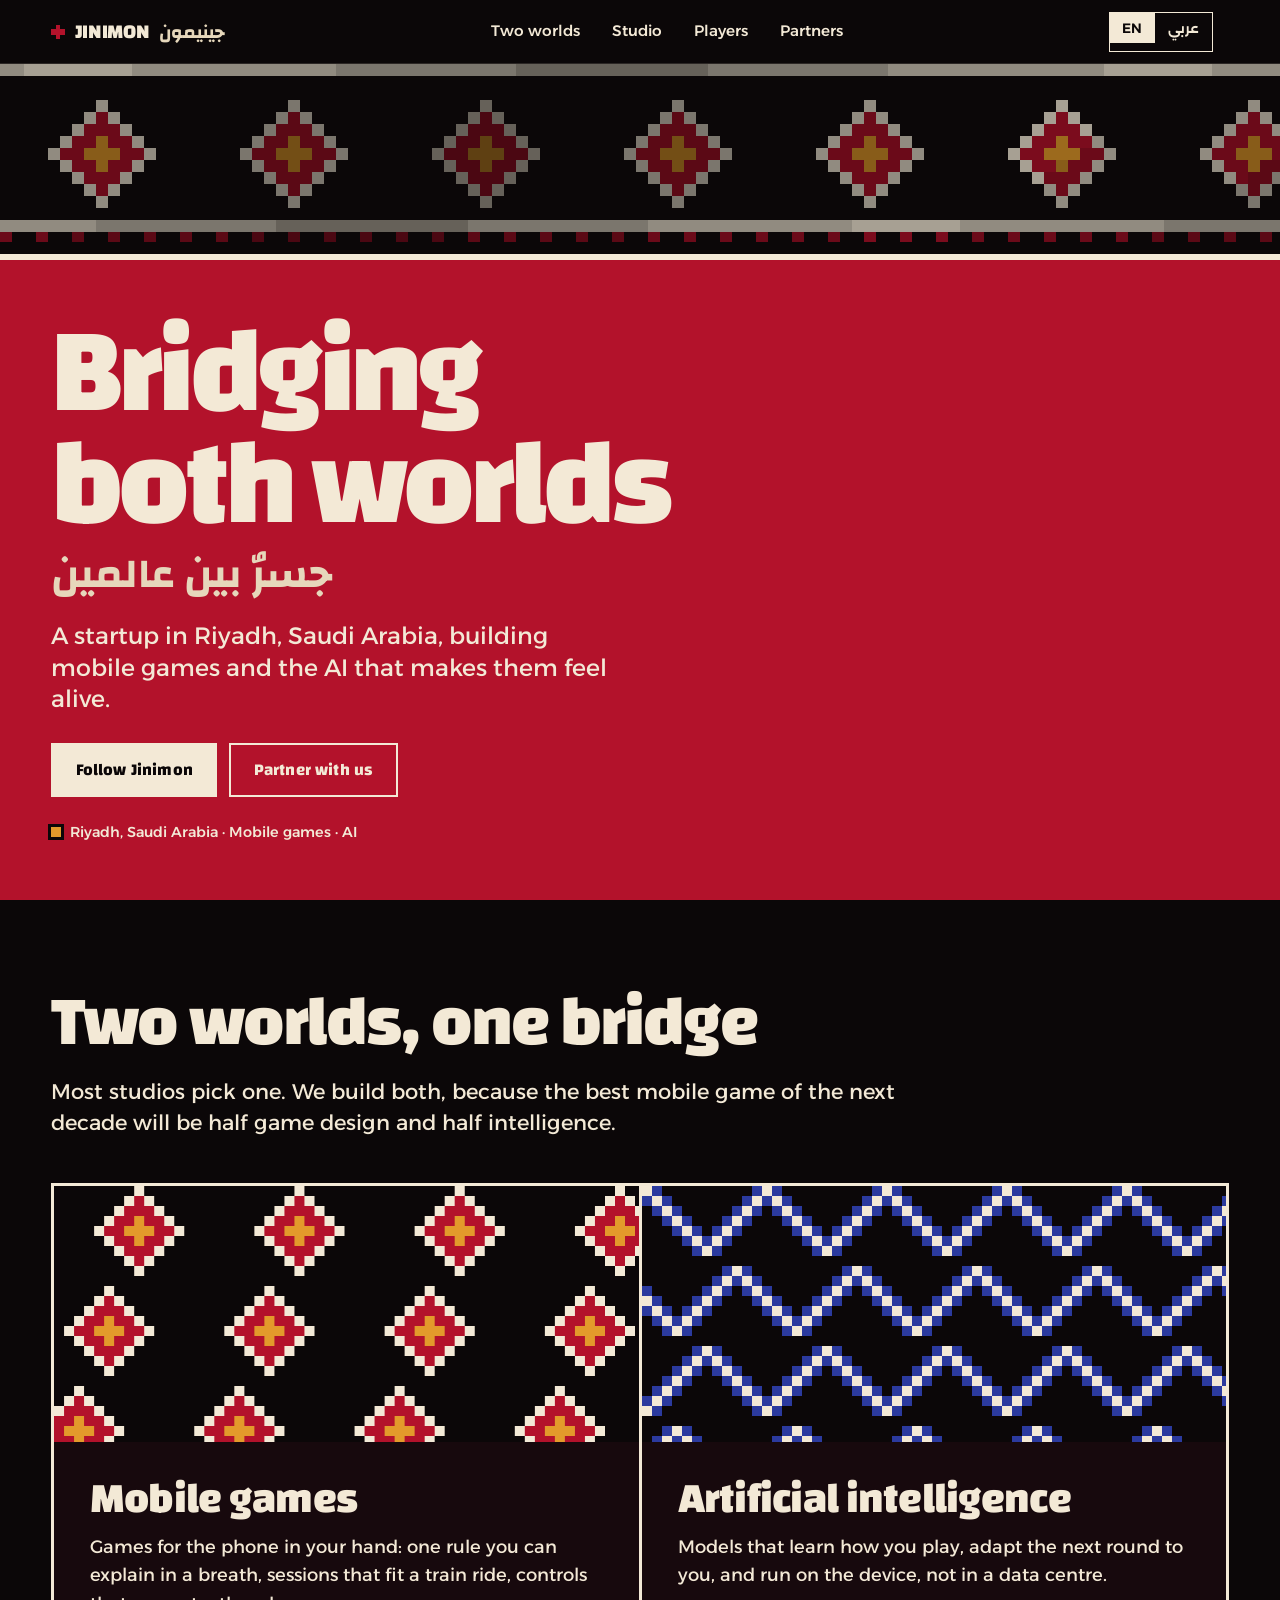
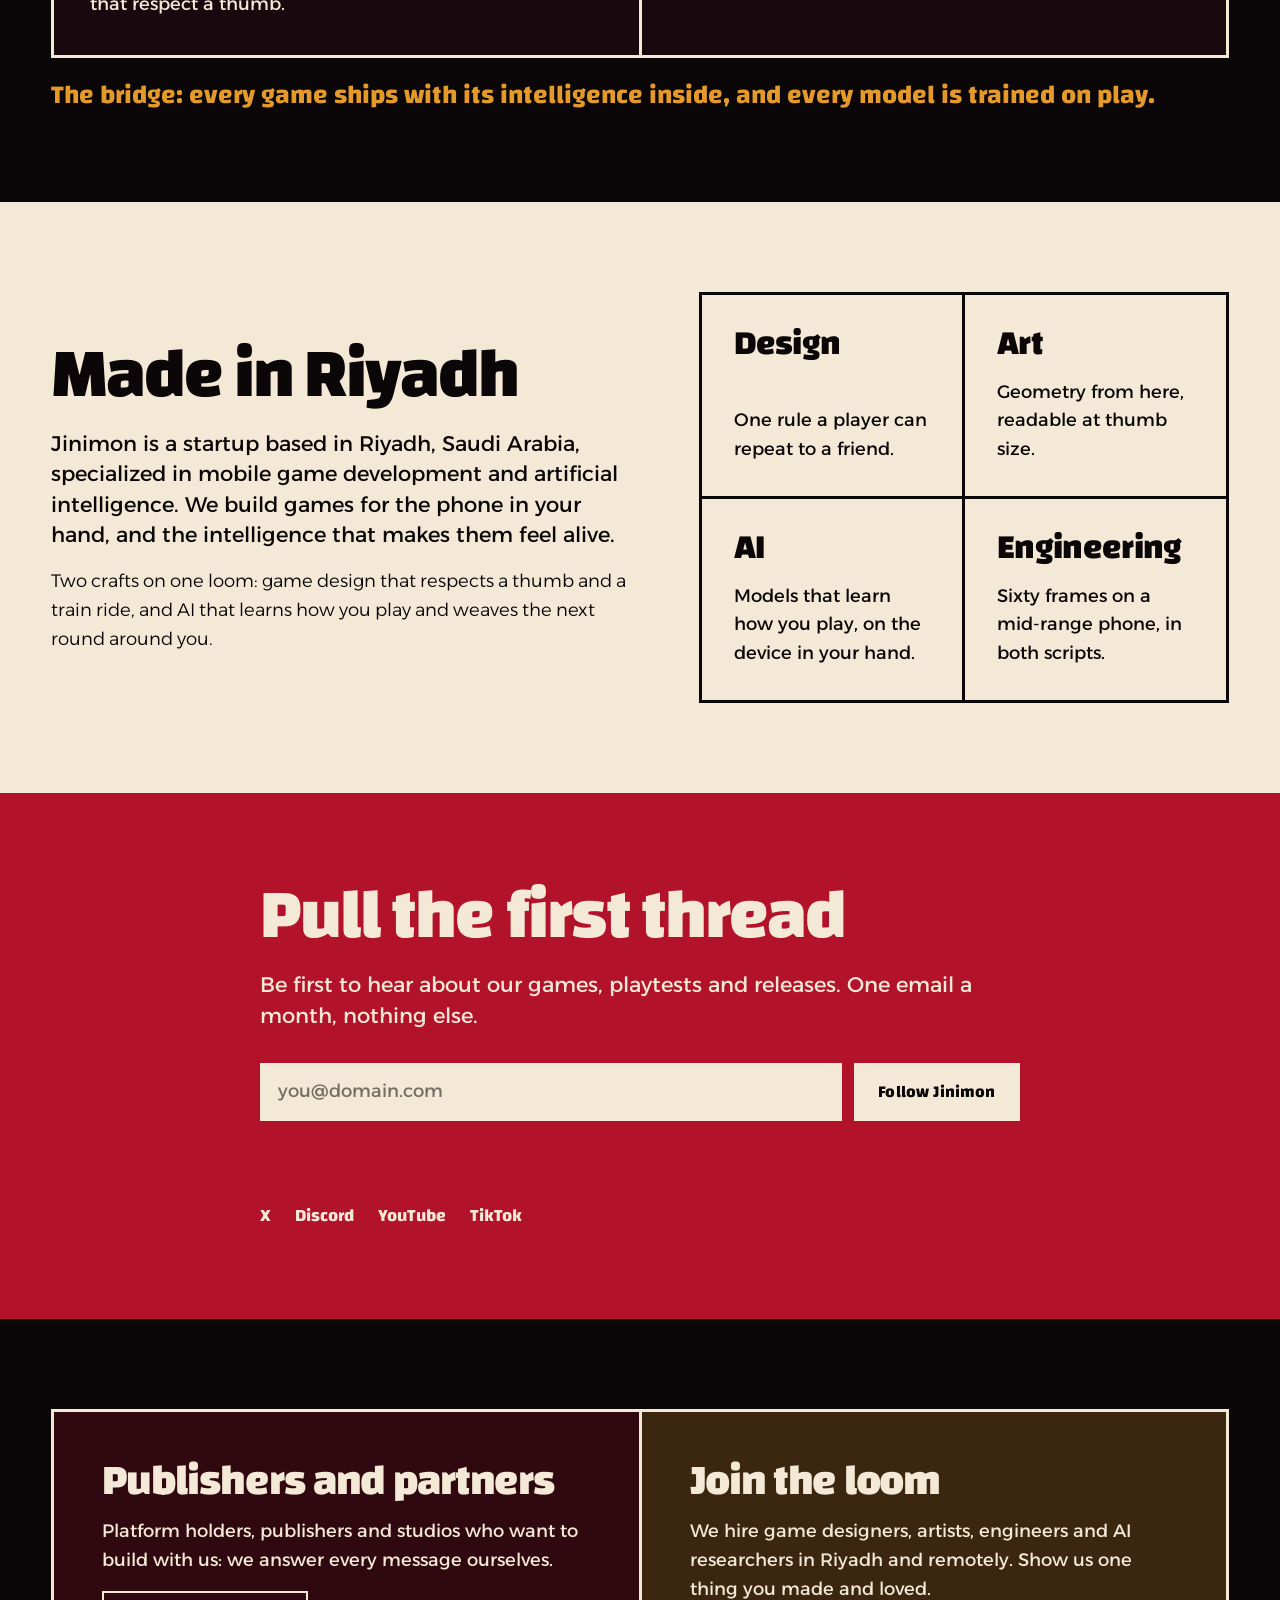
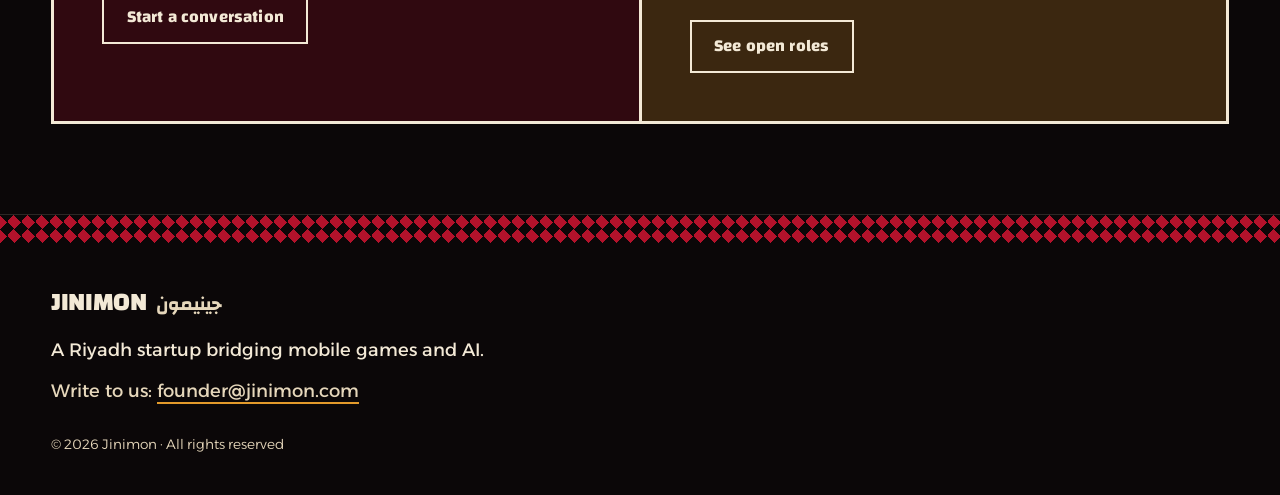
==== index.html @ c905afee "Jinimon landing page: bridging mobile games and AI Co-Authored-By: Claude Fable 5.1 <noreply@anthrop" ====
<!DOCTYPE html>
<html lang="en" dir="ltr">
<head>
  <meta charset="utf-8">
  <meta name="viewport" content="width=device-width, initial-scale=1, viewport-fit=cover">
  <title>Jinimon — Mobile games and AI, from Riyadh</title>
  <meta name="description" content="Jinimon is a Riyadh startup specialized in mobile game development and AI. Bridging both worlds.">
  <meta name="theme-color" content="#0B0708">
  <link rel="canonical" href="https://jinimon.com/">
  <meta property="og:type" content="website">
  <meta property="og:url" content="https://jinimon.com/">
  <meta property="og:title" content="Jinimon — Bridging both worlds">
  <meta property="og:description" content="A Riyadh startup specialized in mobile game development and AI.">
  <meta property="og:locale" content="en_US">
  <meta property="og:locale:alternate" content="ar_SA">
  <link rel="icon" href="assets/favicon.svg" type="image/svg+xml">
  <link rel="preconnect" href="https://fonts.googleapis.com">
  <link rel="preconnect" href="https://fonts.gstatic.com" crossorigin>
  <link href="https://fonts.googleapis.com/css2?family=Changa:wght@500;700;800&family=Alexandria:wght@300;400;500;600&display=swap" rel="stylesheet">
  <link rel="stylesheet" href="styles.css">
</head>
<body>
<!--
THESIS: Jinimon bridges two worlds, mobile games and AI, and the page is the bridge:
a Sadu loom whose bands are the Kingdom's own pixel geometry, lit like an LED
matrix. It refuses the category default (near-black ground, one neon accent,
glowing edges, floating phone mockups) and the startup default (gradient hero,
three feature cards, logo wall).
OWN-WORLD: committed Sadu crimson fields on a goat-hair black ground, ivory thread,
ochre as the single hot accent, indigo as the one cool thread. Changa display in
both scripts, Alexandria text. Hard pixel steps, zero rounded corners, 1px ivory
rules, cells backlit by their own thread colour. Fully bilingual, full RTL mirror.
STORY: a visitor lands on the tagline, understands in one line that a Riyadh
startup builds mobile games and the AI inside them, then follows the studio or
starts a partnership.
FIRST VIEWPORT: full-bleed generative loom weaving in from the inline-end edge; the
tagline at display scale in the current script with its echo in the other; one-line
positioning; primary FOLLOW action and a secondary PARTNER link under it; thin nav
band with wordmark and the EN/AR switch. Pointer pulls a thread: nearby cells
brighten.
FORM: Sadu band-weaving as luminous pixel matrix, candidate 3 of 7, seed 93679067.
FINISH: unreviewed and undocumented is unfinished; this build ends with the finish
review, the verdict, DESIGN.md, and every shipping raster carrying its provenance.
-->
<a class="skip" href="#worlds" data-i18n="skip">Skip to content</a>

<header class="band band--nav" id="top">
  <a class="wordmark" href="#top" aria-label="Jinimon">
    <span class="wordmark__pixel" aria-hidden="true"></span>
    <span class="wordmark__latin">JINIMON</span>
    <span class="wordmark__arabic" lang="ar" dir="rtl">جينيمون</span>
  </a>
  <nav class="nav" aria-label="Primary">
    <a href="#worlds" data-i18n="nav.worlds">Two worlds</a>
    <a href="#studio" data-i18n="nav.studio">Studio</a>
    <a href="#players" data-i18n="nav.players">Players</a>
    <a href="#partners" data-i18n="nav.partners">Partners</a>
  </nav>
  <button class="lang" id="langToggle" type="button">
    <span class="lang__opt" data-lang="en">EN</span>
    <span class="lang__opt" data-lang="ar" lang="ar">عربي</span>
  </button>
  <button class="menu" id="menuToggle" type="button" aria-expanded="false" aria-controls="mobileNav" aria-label="Open menu">
    <span></span><span></span><span></span>
  </button>
</header>
<nav class="mobile-nav" id="mobileNav" aria-label="Primary mobile" hidden>
  <a href="#worlds" data-i18n="nav.worlds">Two worlds</a>
  <a href="#studio" data-i18n="nav.studio">Studio</a>
  <a href="#players" data-i18n="nav.players">Players</a>
  <a href="#partners" data-i18n="nav.partners">Partners</a>
</nav>

<main>
  <!-- HERO — the tagline leads -->
  <section class="hero" aria-labelledby="heroTitle">
    <canvas class="loom" id="loom" aria-hidden="true"></canvas>
    <div class="hero__inner">
      <h1 class="hero__title" id="heroTitle" data-i18n="hero.title">Bridging both worlds</h1>
      <p class="hero__echo" data-i18n-other="hero.title" lang="ar" dir="rtl">جسرٌ بين عالمين</p>
      <p class="hero__hook" data-i18n="hero.hook">A startup in Riyadh, Saudi Arabia, building mobile games and the AI that makes them feel alive.</p>
      <div class="hero__actions">
        <a class="btn btn--primary" href="#players" data-i18n="hero.cta">Follow Jinimon</a>
        <a class="btn btn--ghost" href="#partners" data-i18n="hero.secondary">Partner with us</a>
      </div>
      <p class="hero__status"><span class="dot" aria-hidden="true"></span><span data-i18n="hero.status">Riyadh, Saudi Arabia · Mobile games · AI</span></p>
    </div>
    <div class="hero__shuttle" aria-hidden="true"></div>
  </section>

  <!-- TWO WORLDS -->
  <section class="section section--worlds" id="worlds" aria-labelledby="worldsTitle">
    <div class="section__head">
      <h2 class="h2" id="worldsTitle" data-i18n="worlds.title">Two worlds, one bridge</h2>
      <p class="lede" data-i18n="worlds.lede">Most studios pick one. We build both, because the best mobile game of the next decade will be half game design and half intelligence.</p>
    </div>
    <div class="worlds">
      <article class="world" data-thread="crimson">
        <div class="world__art" data-pattern="diamond" aria-hidden="true"></div>
        <div class="world__body">
          <h3 class="world__title" data-i18n="worlds.games.t">Mobile games</h3>
          <p data-i18n="worlds.games.p">Games for the phone in your hand: one rule you can explain in a breath, sessions that fit a train ride, controls that respect a thumb.</p>
        </div>
      </article>
      <div class="bridge" aria-hidden="true"><span></span></div>
      <article class="world" data-thread="indigo">
        <div class="world__art" data-pattern="wave" aria-hidden="true"></div>
        <div class="world__body">
          <h3 class="world__title" data-i18n="worlds.ai.t">Artificial intelligence</h3>
          <p data-i18n="worlds.ai.p">Models that learn how you play, adapt the next round to you, and run on the device, not in a data centre.</p>
        </div>
      </article>
    </div>
    <p class="worlds__bridge-line" data-i18n="worlds.bridge">The bridge: every game ships with its intelligence inside, and every model is trained on play.</p>
  </section>

  <!-- STUDIO — the ivory wool band -->
  <section class="section section--studio" id="studio" aria-labelledby="studioTitle">
    <div class="studio__grid">
      <div class="studio__text">
        <h2 class="h2" id="studioTitle" data-i18n="studio.title">Made in Riyadh</h2>
        <p class="lede" data-i18n="studio.p1">Jinimon is a startup based in Riyadh, Saudi Arabia, specialized in mobile game development and artificial intelligence. We build games for the phone in your hand, and the intelligence that makes them feel alive.</p>
        <p data-i18n="studio.p2">Two crafts on one loom: game design that respects a thumb and a train ride, and AI that learns how you play and weaves the next round around you.</p>
      </div>
      <ul class="panes" aria-label="Craft">
        <li class="pane" data-thread="crimson"><h3 data-i18n="studio.design.t">Design</h3><p data-i18n="studio.design.p">One rule a player can repeat to a friend.</p></li>
        <li class="pane" data-thread="ochre"><h3 data-i18n="studio.art.t">Art</h3><p data-i18n="studio.art.p">Geometry from here, readable at thumb size.</p></li>
        <li class="pane" data-thread="indigo"><h3 data-i18n="studio.ai.t">AI</h3><p data-i18n="studio.ai.p">Models that learn how you play, on the device in your hand.</p></li>
        <li class="pane" data-thread="black"><h3 data-i18n="studio.eng.t">Engineering</h3><p data-i18n="studio.eng.p">Sixty frames on a mid-range phone, in both scripts.</p></li>
      </ul>
    </div>
  </section>

  <!-- PLAYERS — follow -->
  <section class="section section--players" id="players" aria-labelledby="playersTitle">
    <div class="players__inner">
      <h2 class="h2" id="playersTitle" data-i18n="players.title">Pull the first thread</h2>
      <p class="lede" data-i18n="players.lede">Be first to hear about our games, playtests and releases. One email a month, nothing else.</p>
      <!-- No backend yet: the form is intercepted in script.js. Wire action="" to your list provider. -->
      <form class="follow" id="followForm" novalidate>
        <label class="sr-only" for="email" data-i18n="players.label">Email address</label>
        <input class="follow__input" id="email" name="email" type="email" inputmode="email" autocomplete="email" required placeholder="you@domain.com">
        <button class="btn btn--primary" type="submit" data-i18n="players.cta">Follow Jinimon</button>
      </form>
      <p class="follow__note" id="followNote" role="status" aria-live="polite"></p>
      <ul class="social" aria-label="Social">
        <li><a data-i18n="social.x" data-replace="social url">X</a></li>
        <li><a data-i18n="social.discord" data-replace="social url">Discord</a></li>
        <li><a data-i18n="social.youtube" data-replace="social url">YouTube</a></li>
        <li><a data-i18n="social.tiktok" data-replace="social url">TikTok</a></li>
      </ul>
    </div>
  </section>

  <!-- PARTNERS & CAREERS -->
  <section class="section section--partners" id="partners" aria-labelledby="partnersTitle">
    <div class="duo">
      <article class="duo__pane" data-thread="crimson">
        <h2 class="h2 h2--small" id="partnersTitle" data-i18n="partners.title">Publishers and partners</h2>
        <p data-i18n="partners.p">Platform holders, publishers and studios who want to build with us: we answer every message ourselves.</p>
        <a class="btn btn--ghost" href="mailto:founder@jinimon.com" data-i18n="partners.cta">Start a conversation</a>
      </article>
      <article class="duo__pane" data-thread="ochre">
        <h2 class="h2 h2--small" data-i18n="careers.title">Join the loom</h2>
        <p data-i18n="careers.p">We hire game designers, artists, engineers and AI researchers in Riyadh and remotely. Show us one thing you made and loved.</p>
        <a class="btn btn--ghost" href="mailto:founder@jinimon.com" data-i18n="careers.cta">See open roles</a>
      </article>
    </div>
  </section>
</main>

<footer class="footer" id="contact">
  <div class="footer__weave" aria-hidden="true"></div>
  <div class="footer__inner">
    <a class="wordmark wordmark--footer" href="#top" aria-label="Jinimon">
      <span class="wordmark__latin">JINIMON</span>
      <span class="wordmark__arabic" lang="ar" dir="rtl">جينيمون</span>
    </a>
    <p class="footer__line" data-i18n="footer.line">A Riyadh startup bridging mobile games and AI.</p>
    <p class="footer__contact"><span data-i18n="footer.contact">Write to us:</span> <a href="mailto:founder@jinimon.com" class="footer__mail">founder@jinimon.com</a></p>
    <p class="footer__legal">© 2026 Jinimon · <span data-i18n="footer.rights">All rights reserved</span></p>
  </div>
</footer>

<script src="script.js"></script>
</body>
</html>
---- styles.css ----
/* Jinimon — Sadu loom world. Tokens first, then surfaces, then components.
   Hard pixel steps everywhere: no border-radius, no blur, no soft shadows. */

:root {
  --black: #0B0708;        /* goat-hair ground */
  --black-2: #17090D;      /* warp shadow */
  --crimson: #B3122B;      /* Sadu red, the committed field */
  --ivory: #F3E9D6;        /* undyed wool */
  --ivory-2: #E6D7BB;
  --ochre: #E39A2B;        /* the single hot accent */
  --indigo: #2B3A9E;       /* one cool thread */
  --thread: var(--crimson);

  --font-display: "Changa", "Alexandria", system-ui, sans-serif;
  --font-text: "Alexandria", "Changa", system-ui, sans-serif;

  --cell: 12px;            /* loom cell at desktop; the canvas derives its own */
  --gutter: clamp(1rem, 4vw, 3.5rem);
  --max: 1360px;

  --ease-out: cubic-bezier(0.16, 1, 0.3, 1);
  --t-fast: 160ms;
  --t-slow: 700ms;
}

/* ---------- base ---------- */
*, *::before, *::after { box-sizing: border-box; }
html { -webkit-text-size-adjust: 100%; scroll-behavior: smooth; scroll-padding-top: calc(64px + env(safe-area-inset-top)); }
body {
  margin: 0;
  background: var(--black);
  color: var(--ivory);
  font-family: var(--font-text);
  font-weight: 300;
  font-size: clamp(1rem, 0.95rem + 0.25vw, 1.125rem);
  line-height: 1.6;
  overflow-x: hidden;
  -webkit-font-smoothing: antialiased;
}
[lang="ar"], [dir="rtl"] body { font-weight: 300; }
[dir="rtl"] body { line-height: 1.85; }
img, canvas { display: block; max-width: 100%; }
a { color: inherit; text-decoration: none; }
p { margin: 0; }
ul { list-style: none; margin: 0; padding: 0; }
h1, h2, h3 { margin: 0; font-family: var(--font-display); line-height: 1; }

[dir="rtl"] :is(.btn, .pane h3, .world__title, .h2, .hero__title), .wordmark__arabic { letter-spacing: 0; }

/* browser surfaces belong to the world */
::selection { background: var(--ochre); color: var(--black); }
::-moz-selection { background: var(--ochre); color: var(--black); }
:root { caret-color: var(--ochre); accent-color: var(--crimson); scrollbar-color: var(--crimson) var(--black); }
::-webkit-scrollbar { width: 10px; height: 10px; }
::-webkit-scrollbar-track { background: var(--black); }
::-webkit-scrollbar-thumb { background: var(--crimson); border: 2px solid var(--black); }
:focus-visible { outline: 3px solid var(--ochre); outline-offset: 3px; }
.sr-only { position: absolute; width: 1px; height: 1px; overflow: hidden; clip: rect(0 0 0 0); white-space: nowrap; }
.skip { position: absolute; inset-inline-start: 1rem; top: -4rem; z-index: 100; background: var(--ochre); color: var(--black); padding: .6rem 1rem; font-weight: 600; }
.skip:focus { top: 1rem; }

/* ---------- nav band ---------- */
.band--nav {
  position: sticky; top: 0; z-index: 50;
  display: grid; grid-template-columns: auto 1fr auto auto; align-items: center; gap: 1rem;
  min-height: 64px; padding: 0 var(--gutter);
  background: var(--black);
  border-bottom: 1px solid color-mix(in srgb, var(--ivory) 14%, transparent);
  padding-top: env(safe-area-inset-top);
}
.wordmark { display: inline-flex; align-items: baseline; gap: .6rem; font-family: var(--font-display); font-weight: 800; letter-spacing: -0.02em; }
.wordmark__pixel { width: 14px; height: 14px; align-self: center; background:
  linear-gradient(var(--crimson), var(--crimson)) 50% 0/ 4px 4px no-repeat,
  linear-gradient(var(--crimson), var(--crimson)) 50% 50%/ 14px 6px no-repeat,
  linear-gradient(var(--crimson), var(--crimson)) 50% 100%/ 4px 4px no-repeat,
  linear-gradient(var(--ochre), var(--ochre)) 50% 50%/ 4px 4px no-repeat; }
.wordmark__latin { font-size: 1.25rem; }
.wordmark__arabic { font-size: 1.15rem; font-weight: 700; color: var(--ivory-2); }
.nav { display: flex; gap: clamp(1rem, 2.5vw, 2.25rem); justify-content: center; font-weight: 500; font-size: .95rem; }
.nav a { position: relative; padding: .5rem 0; }
.nav a::after { content: ""; position: absolute; inset-inline: 0; bottom: 0; height: 3px; background: var(--ochre); transform: scaleX(0); transform-origin: var(--origin, left); transition: transform var(--t-fast) var(--ease-out); }
[dir="rtl"] .nav a::after { --origin: right; }
.nav a:hover::after, .nav a:focus-visible::after { transform: scaleX(1); }

.lang { display: inline-flex; border: 1px solid var(--ivory); background: transparent; padding: 0; cursor: pointer; font: inherit; color: var(--ivory); min-height: 40px; }
.lang__opt { padding: .45rem .8rem; font-weight: 600; font-size: .85rem; line-height: 1.2; }
.lang__opt.is-active { background: var(--ivory); color: var(--black); }

.menu { display: none; width: 44px; height: 44px; background: transparent; border: 1px solid var(--ivory); cursor: pointer; padding: 10px; flex-direction: column; justify-content: space-between; }
.menu span { display: block; height: 3px; background: var(--ivory); }
.mobile-nav { position: sticky; top: calc(64px + env(safe-area-inset-top)); z-index: 49; display: grid; background: var(--crimson); border-bottom: 1px solid var(--black); }
.mobile-nav[hidden] { display: none; }
.mobile-nav a { padding: 1rem var(--gutter); font-family: var(--font-display); font-weight: 700; font-size: 1.35rem; border-top: 1px solid color-mix(in srgb, var(--black) 35%, transparent); }

/* ---------- hero ---------- */
.hero { position: relative; min-height: calc(100dvh - 64px); display: grid; align-items: end; overflow: hidden; background: var(--black); isolation: isolate; }
.loom { position: absolute; inset: 0; width: 100%; height: 100%; z-index: 0; }
.hero__inner { position: relative; z-index: 2; width: 100%; max-width: var(--max); margin-inline: auto; padding: clamp(6rem, 18vh, 10rem) var(--gutter) clamp(2rem, 6vh, 4rem); }
.hero__inner::before {
  /* the band the type sits on: a full-bleed crimson field with a hard ivory
     selvedge, the committed colour. No fade: thread edges are steps. */
  content: ""; position: absolute; inset-inline: calc(50% - 50vw); bottom: 0; height: calc(100% - 4.5rem); z-index: -1;
  background: var(--crimson);
  border-top: 6px solid var(--ivory);
  box-shadow: 0 -12px 0 0 var(--black);
}
.hero__title { max-width: 12ch; font-size: clamp(3.2rem, 9.5vw, 8.5rem); font-weight: 800; letter-spacing: -0.04em; line-height: .92; color: var(--ivory); text-wrap: balance; }
[dir="rtl"] .hero__title { letter-spacing: 0; line-height: 1.15; max-width: 14ch; }
.hero__echo { margin-top: .5rem; font-family: var(--font-display); font-weight: 700; font-size: clamp(1.4rem, 1rem + 2vw, 2.6rem); line-height: 1.2; color: var(--ivory-2); }
/* The echo carries the other script's direction, so align it to the page's
   edge explicitly: start/end would follow the echo's own dir and drift. */
[dir="ltr"] .hero__echo { text-align: left; }
[dir="rtl"] .hero__echo { text-align: right; letter-spacing: -0.02em; }
.hero__hook { max-width: 34ch; margin-top: 1.25rem; font-size: clamp(1.1rem, 1rem + .6vw, 1.5rem); font-weight: 400; line-height: 1.35; color: var(--ivory); }
.hero__actions { display: flex; flex-wrap: wrap; gap: .75rem; margin-top: 1.75rem; }
.hero__status { display: inline-flex; align-items: center; gap: .55rem; margin-top: 1.5rem; font-size: .9rem; font-weight: 500; }
.dot { width: 10px; height: 10px; background: var(--ochre); box-shadow: 0 0 0 3px var(--black); animation: pulse 2.4s var(--ease-out) infinite; }
@keyframes pulse { 0%, 100% { opacity: 1; } 50% { opacity: .35; } }
.hero__shuttle { position: absolute; z-index: 3; top: 0; bottom: 0; width: 6px; background: var(--ivory); inset-inline-end: 0; opacity: 0; animation: shuttle 1.9s var(--ease-out) .1s both; }
@keyframes shuttle { 0% { transform: translateX(0); opacity: 1; } 95% { opacity: 1; } 100% { transform: translateX(calc(-100vw * var(--dirx, 1))); opacity: 0; } }
[dir="rtl"] .hero__shuttle { --dirx: -1; inset-inline-end: 0; }

/* ---------- buttons ---------- */
.btn { display: inline-flex; align-items: center; justify-content: center; min-height: 48px; padding: .7rem 1.4rem; font-family: var(--font-display); font-weight: 700; font-size: 1.05rem; letter-spacing: .01em; border: 2px solid currentColor; transition: background var(--t-fast), color var(--t-fast), transform var(--t-fast) var(--ease-out); }
.btn:active { transform: translateY(2px); }
.btn--primary { background: var(--ivory); color: var(--black); border-color: var(--ivory); }
.btn--primary:hover, .btn--primary:focus-visible { background: var(--ochre); border-color: var(--ochre); }
.btn--ghost { color: var(--ivory); background: transparent; }
.btn--ghost:hover, .btn--ghost:focus-visible { background: var(--ivory); color: var(--black); }

/* ---------- sections ---------- */
.section { padding: clamp(4rem, 10vh, 8rem) var(--gutter); }
.section__head, .players__inner, .duo, .studio__grid { max-width: var(--max); margin-inline: auto; }
.h2 { font-size: clamp(2.4rem, 2rem + 3vw, 5rem); font-weight: 800; letter-spacing: -0.03em; line-height: .95; text-wrap: balance; }
[dir="rtl"] .h2 { letter-spacing: 0; line-height: 1.15; }
.h2--small { font-size: clamp(1.8rem, 1.5rem + 1.5vw, 2.8rem); }
.lede { margin-top: 1.25rem; max-width: 60ch; font-size: clamp(1.05rem, 1rem + .4vw, 1.35rem); font-weight: 400; line-height: 1.45; }

/* two worlds */
.worlds { display: grid; grid-template-columns: 1fr; gap: 0; margin-top: clamp(2rem, 5vh, 3.5rem); max-width: var(--max); margin-inline: auto; border: 3px solid var(--ivory); background: var(--ivory); }
.world { --thread: var(--crimson); display: grid; grid-template-rows: auto 1fr; background: var(--black-2); transition: background var(--t-slow) var(--ease-out); }
.world[data-thread="indigo"] { --thread: var(--indigo); }
.world:hover { background: color-mix(in srgb, var(--thread) 22%, var(--black)); }
.world__art { aspect-ratio: 16 / 7; background: var(--black); overflow: hidden; }
.world__art canvas { width: 100%; height: 100%; }
.world__body { padding: clamp(1.25rem, 3vw, 2.25rem); display: grid; gap: .75rem; align-content: start; }
.world__title { font-size: clamp(1.8rem, 1.4rem + 1.6vw, 3rem); font-weight: 800; letter-spacing: -0.02em; }
.world__body p { font-weight: 400; max-width: 46ch; }
.bridge { display: grid; place-items: center; background: var(--ivory); min-height: 3px; }
.bridge span { display: block; width: 100%; height: 3px; background: var(--ivory); }
.worlds__bridge-line { max-width: var(--max); margin: 1.25rem auto 0; font-family: var(--font-display); font-weight: 700; font-size: clamp(1.15rem, 1rem + .8vw, 1.7rem); line-height: 1.3; color: var(--ochre); text-wrap: balance; }

/* studio: the ivory wool band */
.section--studio { background: var(--ivory); color: var(--black); }
.studio__grid { display: grid; gap: clamp(2rem, 5vw, 4rem); grid-template-columns: 1fr; }
.studio__text p + p { margin-top: 1rem; max-width: 60ch; }
.panes { display: grid; grid-template-columns: repeat(2, 1fr); gap: 3px; background: var(--black); border: 3px solid var(--black); }
.pane { --thread: var(--crimson); background: var(--ivory); padding: clamp(1.25rem, 3vw, 2rem); min-height: 160px; display: grid; align-content: space-between; gap: 1rem; transition: background var(--t-slow) var(--ease-out), color var(--t-slow); }
.pane[data-thread="ochre"] { --thread: var(--ochre); }
.pane[data-thread="indigo"] { --thread: var(--indigo); }
.pane[data-thread="black"] { --thread: var(--black); }
.pane h3 { font-size: clamp(1.5rem, 1.2rem + 1.2vw, 2.2rem); font-weight: 800; letter-spacing: -0.02em; }
.pane p { font-weight: 400; }
.pane:hover { background: var(--thread); color: var(--ivory); }
.pane[data-thread="black"]:hover { color: var(--ivory); }

/* players: the crimson field */
.section--players { background: var(--crimson); color: var(--ivory); }
.players__inner { max-width: 760px; }
.follow { display: grid; grid-template-columns: 1fr; gap: .75rem; margin-top: 2rem; }
.follow__input { min-height: 48px; padding: .7rem 1rem; font: inherit; font-weight: 400; color: var(--black); background: var(--ivory); border: 2px solid var(--ivory); min-width: 0; }
.follow__input::placeholder { color: color-mix(in srgb, var(--black) 55%, transparent); }
.follow__input:focus-visible { outline-color: var(--black); }
.follow__note { min-height: 1.6em; margin-top: .75rem; font-weight: 500; }
.social { display: flex; flex-wrap: wrap; gap: .5rem 1.5rem; margin-top: 2.5rem; font-family: var(--font-display); font-weight: 700; font-size: 1.1rem; }
.social a { padding: .35rem 0; border-bottom: 3px solid transparent; cursor: default; }
.social a[href] { cursor: pointer; }
.social a:hover, .social a:focus-visible { border-bottom-color: var(--ochre); }

/* partners / careers */
.duo { display: grid; gap: 3px; background: var(--ivory); border: 3px solid var(--ivory); }
.duo__pane { --thread: var(--crimson); background: color-mix(in srgb, var(--thread) 22%, var(--black)); padding: clamp(1.5rem, 4vw, 3rem); display: grid; gap: 1rem; align-content: start; }
.duo__pane[data-thread="ochre"] { --thread: var(--ochre); }
.duo__pane p { max-width: 48ch; font-weight: 400; }
.duo__pane .btn { justify-self: start; }

/* footer */
.footer { position: relative; background: var(--black); border-top: 1px solid color-mix(in srgb, var(--ivory) 14%, transparent); }
.footer__weave { height: 28px; background: repeating-conic-gradient(from 45deg, var(--crimson) 0 25%, var(--black) 0 50%) 0 0 / 14px 14px; }
.footer__inner { max-width: var(--max); margin-inline: auto; padding: 2.5rem var(--gutter) max(2.5rem, env(safe-area-inset-bottom)); display: grid; gap: .75rem; }
.wordmark--footer .wordmark__latin { font-size: 1.6rem; }
.footer__line { font-weight: 400; }
.footer__contact { font-weight: 400; color: var(--ivory-2); }
.footer__mail { border-bottom: 2px solid var(--ochre); }
.footer__legal { font-size: .85rem; color: var(--ivory-2); margin-top: 1rem; }

/* ---------- breakpoints ---------- */
@media (min-width: 768px) {
  .follow { grid-template-columns: 1fr auto; }
  .duo { grid-template-columns: 1fr 1fr; }
  .worlds { grid-template-columns: 1fr 3px 1fr; }
  .panes { grid-template-columns: repeat(4, 1fr); }
}
@media (min-width: 1024px) {
  .studio__grid { grid-template-columns: 1.1fr 1fr; align-items: center; }
  .panes { grid-template-columns: repeat(2, 1fr); }
  .hero__inner::before { height: calc(100% - 6rem); }
}
@media (max-width: 767.98px) {
  .nav { display: none; }
  .menu { display: flex; }
  .band--nav { grid-template-columns: 1fr auto auto; }
  .hero { min-height: calc(100svh - 64px); }
  .hero__inner { padding-top: 5rem; }
  .hero__hook { font-size: 1.1rem; }
}
@media (prefers-reduced-motion: reduce) {
  html { scroll-behavior: auto; }
  .hero__shuttle, .dot { animation: none; }
  .hero__shuttle { display: none; }
  * { transition-duration: 1ms !important; }
}
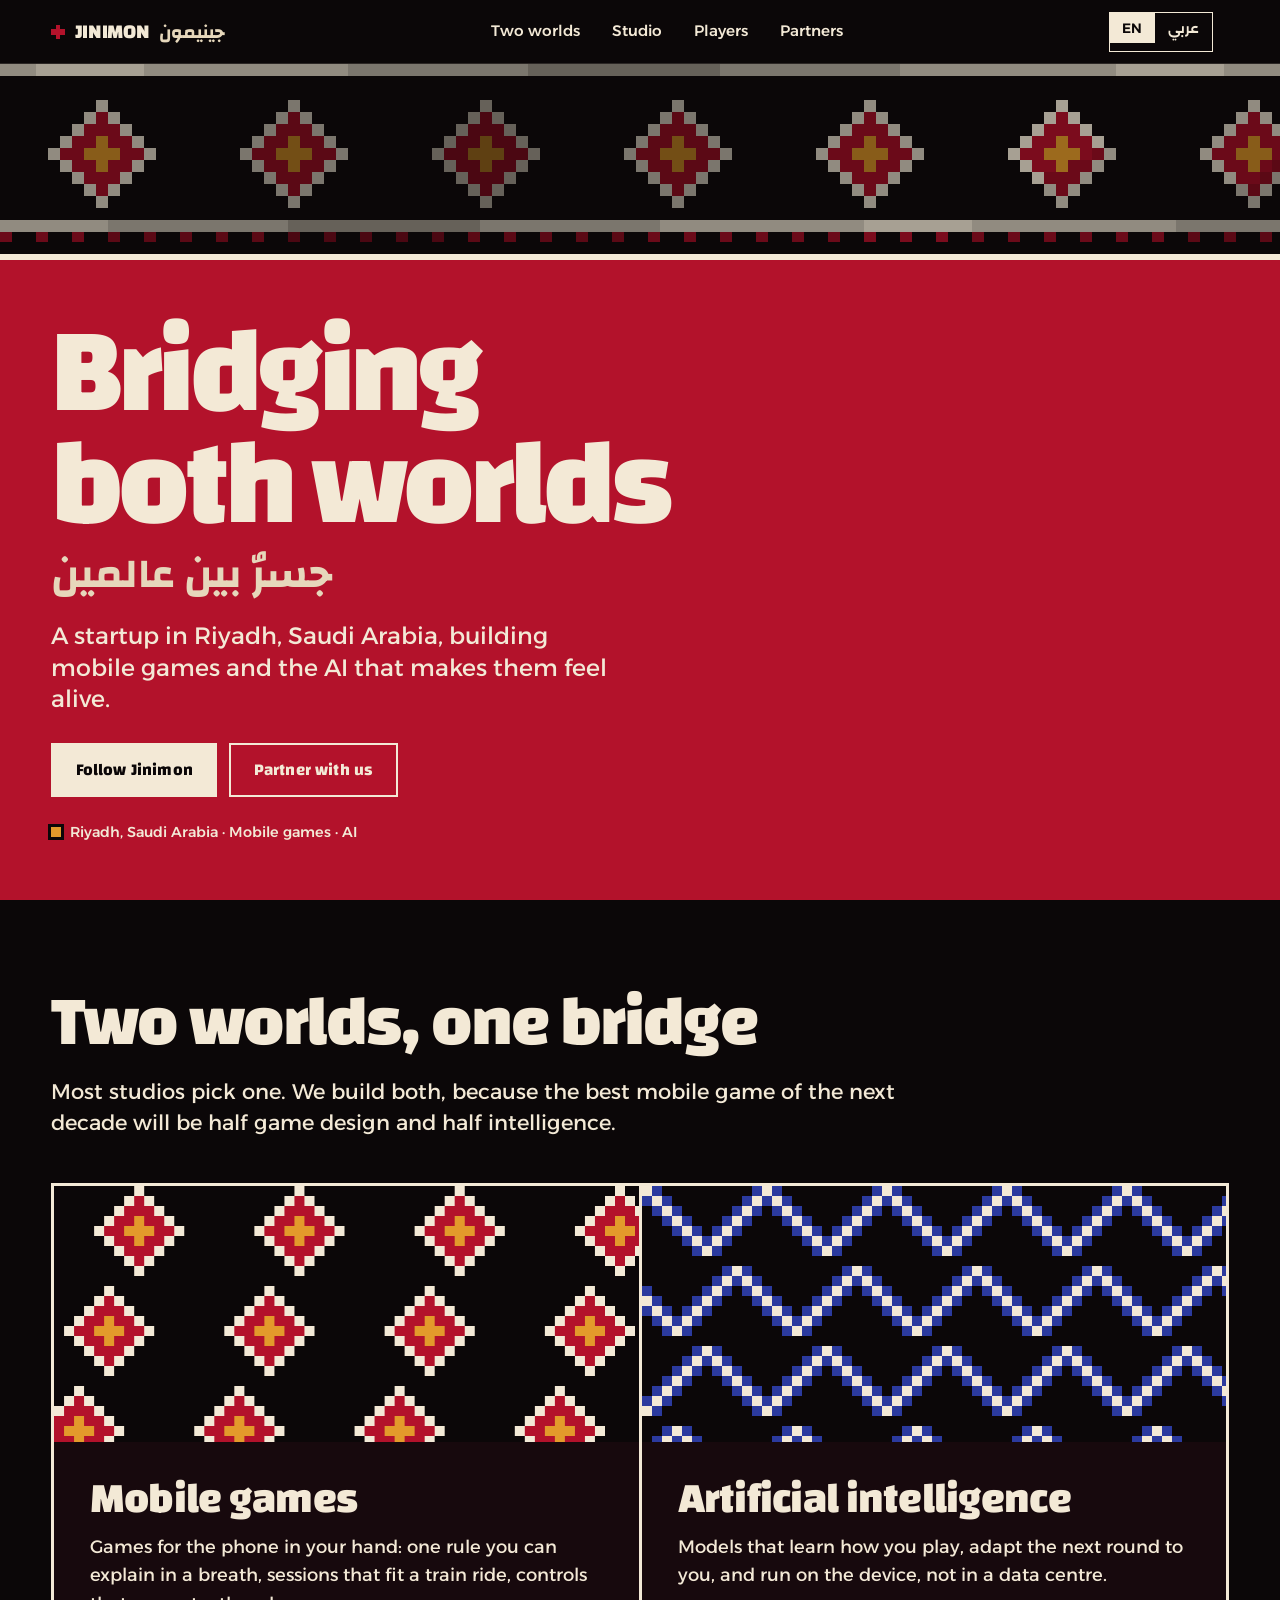
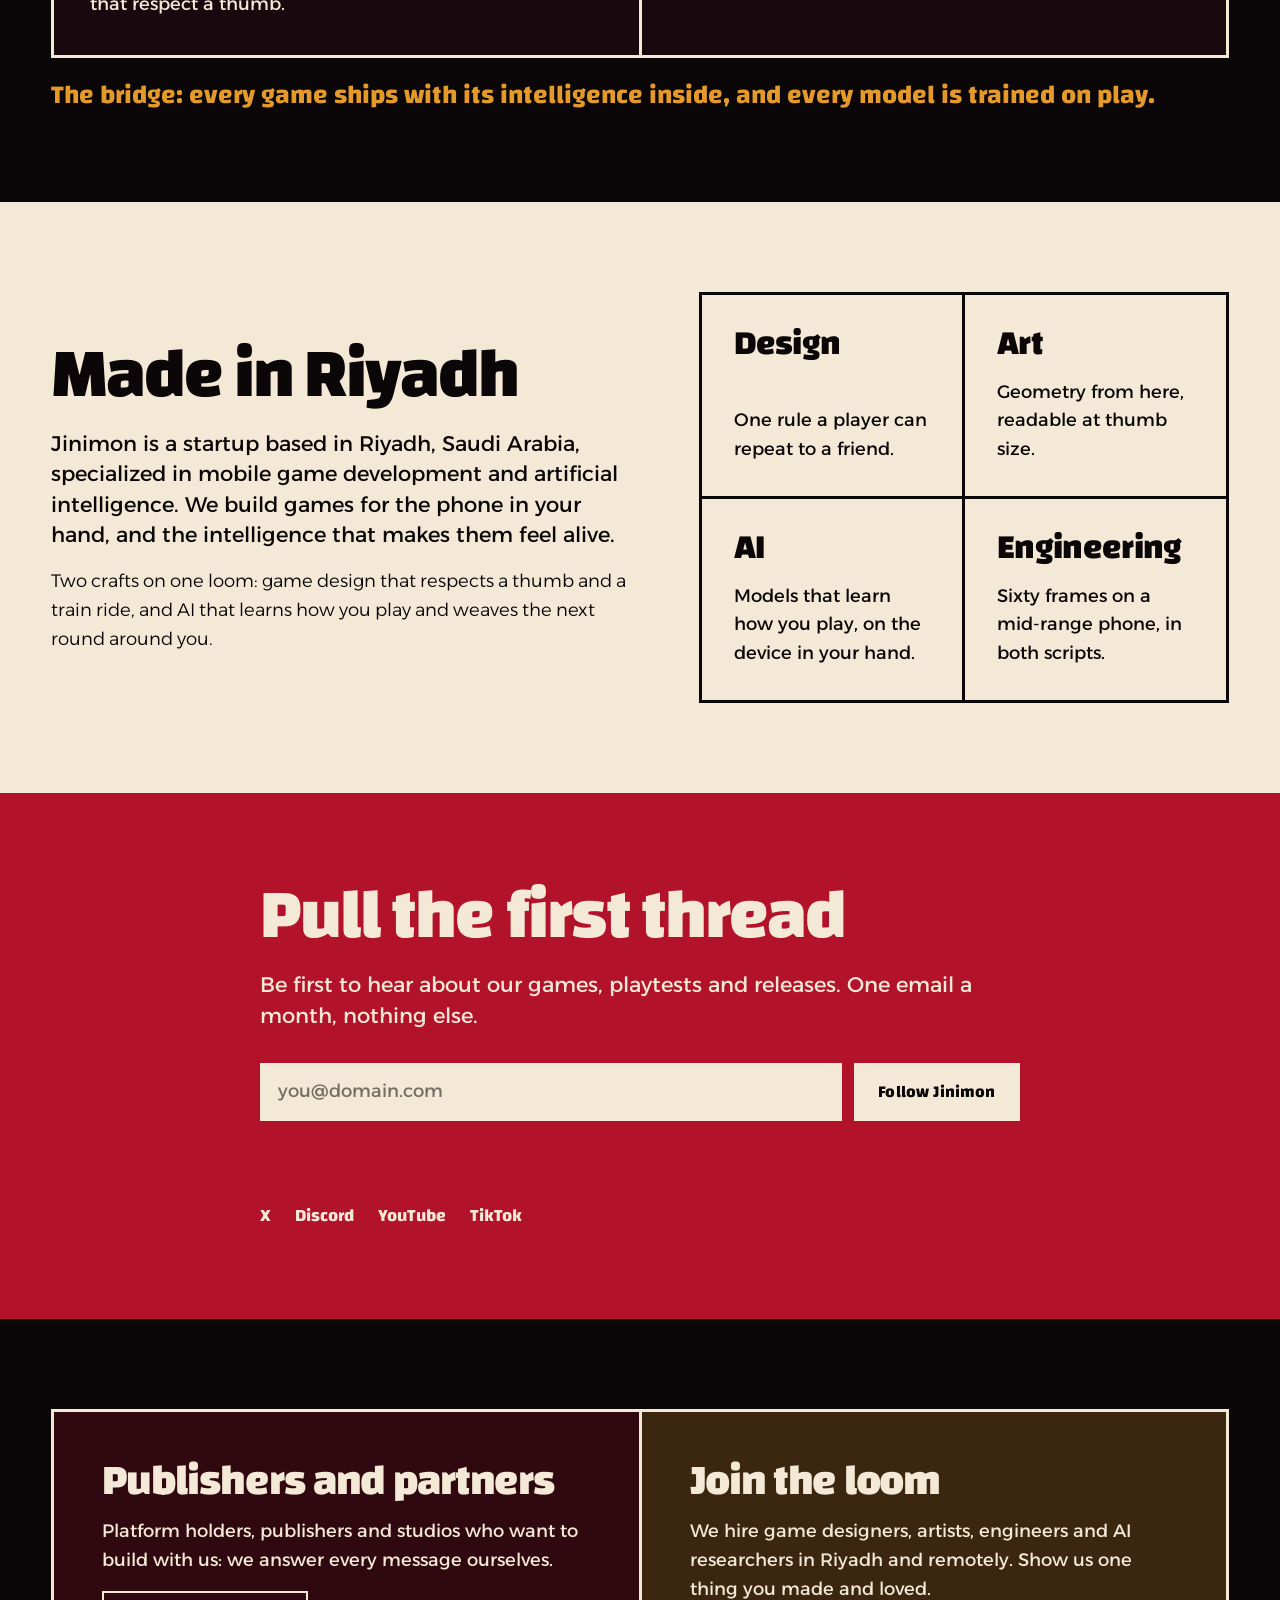
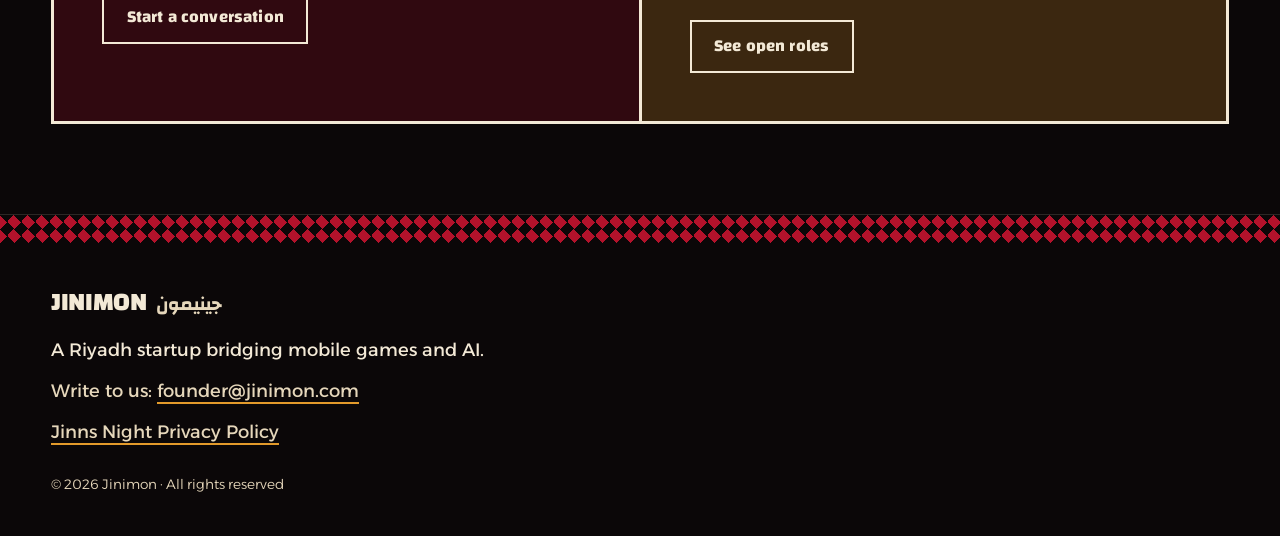
==== commit 6fbdd0b1: "Add Jinns Night privacy policy and account deletion pages - /jinns-night/privacy/: the Jinns Night p" ====
--- a/index.html
+++ b/index.html
@@ -178,6 +178,7 @@
     </a>
     <p class="footer__line" data-i18n="footer.line">A Riyadh startup bridging mobile games and AI.</p>
     <p class="footer__contact"><span data-i18n="footer.contact">Write to us:</span> <a href="mailto:founder@jinimon.com" class="footer__mail">founder@jinimon.com</a></p>
+    <p class="footer__links"><a href="/jinns-night/privacy/" data-i18n="footer.jnPrivacy">Jinns Night Privacy Policy</a></p>
     <p class="footer__legal">© 2026 Jinimon · <span data-i18n="footer.rights">All rights reserved</span></p>
   </div>
 </footer>
--- a/styles.css
+++ b/styles.css
@@ -220,3 +220,19 @@
   .hero__shuttle { display: none; }
   * { transition-duration: 1ms !important; }
 }
+
+/* legal pages (jinns-night/privacy) — long-form reading, same hard-edged world */
+.legal__inner { max-width: 72ch; margin-inline: auto; }
+.legal__eyebrow { font-family: var(--font-display); font-weight: 700; font-size: .85rem; letter-spacing: .08em; text-transform: uppercase; color: var(--ochre); margin-bottom: 1.25rem; }
+.legal__updated { margin-top: 1rem; font-size: .9rem; color: var(--ivory-2); }
+.legal h2 { margin-top: 3rem; padding-top: 1.25rem; border-top: 2px solid var(--crimson); font-size: clamp(1.4rem, 1.2rem + .8vw, 1.9rem); font-weight: 800; line-height: 1.1; }
+.legal h3 { margin-top: 1.75rem; font-size: 1.15rem; font-weight: 700; line-height: 1.2; color: var(--ivory-2); }
+.legal p, .legal ul { margin-top: .9rem; }
+.legal p, .legal li { font-weight: 400; max-width: 68ch; }
+.legal li { position: relative; padding-inline-start: 1.25rem; margin-top: .55rem; }
+.legal li::before { content: ""; position: absolute; inset-inline-start: 0; top: .62em; width: 8px; height: 8px; background: var(--ochre); }
+.legal strong { font-weight: 600; color: var(--ivory); }
+.legal a:not(.btn) { border-bottom: 2px solid var(--ochre); }
+.legal a:not(.btn):hover { color: var(--ochre); }
+.legal__back { margin-top: 3.5rem; }
+.footer__links a { border-bottom: 2px solid var(--ochre); font-weight: 400; color: var(--ivory-2); }
